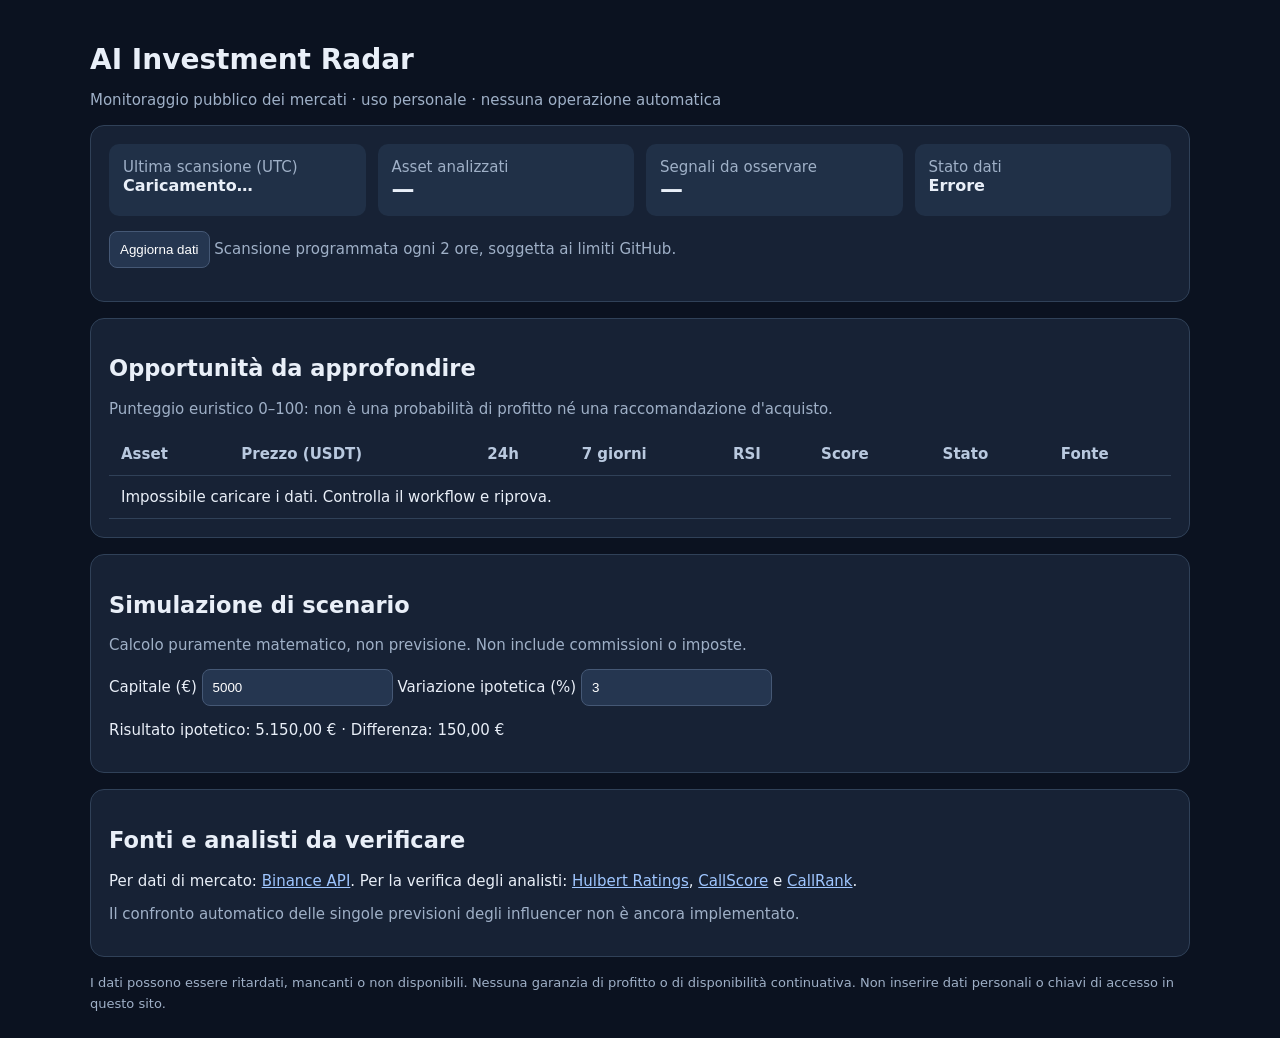
==== index.html @ 81d38b14 "Add index.html for free market radar" ====
<!doctype html><html lang="it"><head><meta charset="utf-8"><meta name="viewport" content="width=device-width,initial-scale=1"><meta name="theme-color" content="#101827"><title>AI Investment Radar</title><style>body{margin:0;background:#0b1220;color:#e9eff8;font:15px system-ui,-apple-system,sans-serif}main{max-width:1100px;margin:auto;padding:24px}h1{font-size:28px;margin-bottom:5px}.muted{color:#9fb0c7}.panel{background:#172235;border:1px solid #304158;border-radius:14px;padding:18px;margin:16px 0}button,input,select{background:#253650;border:1px solid #455875;border-radius:8px;color:white;padding:10px}button{cursor:pointer}.grid{display:grid;grid-template-columns:repeat(auto-fit,minmax(170px,1fr));gap:12px}.metric{background:#203047;padding:14px;border-radius:10px}.value{font-size:23px;font-weight:700}.tablewrap{overflow:auto}table{border-collapse:collapse;width:100%}td,th{text-align:left;padding:12px;border-bottom:1px solid #304158;white-space:nowrap}th{color:#b9c9df}a{color:#9fc6ff}.good{color:#7be0b2}.bad{color:#ff9a9a}.warning{color:#ffd18a}footer{font-size:13px;line-height:1.6}</style></head><body><main><header><h1>AI Investment Radar</h1><p class="muted">Monitoraggio pubblico dei mercati · uso personale · nessuna operazione automatica</p></header><section class="panel"><div class="grid"><div class="metric"><div class="muted">Ultima scansione (UTC)</div><div id="updated" class="value" style="font-size:16px">Caricamento…</div></div><div class="metric"><div class="muted">Asset analizzati</div><div class="value" id="count">—</div></div><div class="metric"><div class="muted">Segnali da osservare</div><div class="value" id="observed">—</div></div><div class="metric"><div class="muted">Stato dati</div><div id="status" class="value" style="font-size:16px">—</div></div></div><p><button id="refresh">Aggiorna dati</button> <span class="muted">Scansione programmata ogni 2 ore, soggetta ai limiti GitHub.</span></p></section><section class="panel"><h2>Opportunità da approfondire</h2><p class="muted">Punteggio euristico 0–100: non è una probabilità di profitto né una raccomandazione d'acquisto.</p><div class="tablewrap"><table><thead><tr><th>Asset</th><th>Prezzo (USDT)</th><th>24h</th><th>7 giorni</th><th>RSI</th><th>Score</th><th>Stato</th><th>Fonte</th></tr></thead><tbody id="rows"><tr><td colspan="8">In attesa della prima scansione</td></tr></tbody></table></div></section><section class="panel"><h2>Simulazione di scenario</h2><p class="muted">Calcolo puramente matematico, non previsione. Non include commissioni o imposte.</p><label>Capitale (€) <input id="capital" type="number" min="0" value="5000"></label> <label>Variazione ipotetica (%) <input id="pct" type="number" step="0.1" value="3"></label><p id="simulation"></p></section><section class="panel"><h2>Fonti e analisti da verificare</h2><p>Per dati di mercato: <a href="https://developers.binance.com/docs/binance-spot-api-docs/rest-api/market-data-endpoints" target="_blank" rel="noopener">Binance API</a>. Per la verifica degli analisti: <a href="https://hulbertratings.com/" target="_blank" rel="noopener">Hulbert Ratings</a>, <a href="https://call-score.com/" target="_blank" rel="noopener">CallScore</a> e <a href="https://callrank.ai/" target="_blank" rel="noopener">CallRank</a>.</p><p class="muted">Il confronto automatico delle singole previsioni degli influencer non è ancora implementato.</p></section><footer class="muted">I dati possono essere ritardati, mancanti o non disponibili. Nessuna garanzia di profitto o di disponibilità continuativa. Non inserire dati personali o chiavi di accesso in questo sito.</footer></main><script>const $=id=>document.getElementById(id);function calc(){let c=Number($('capital').value),p=Number($('pct').value);$('simulation').textContent=Number.isFinite(c)&&Number.isFinite(p)?'Risultato ipotetico: '+(c*(1+p/100)).toLocaleString('it-IT',{style:'currency',currency:'EUR'})+' · Differenza: '+(c*p/100).toLocaleString('it-IT',{style:'currency',currency:'EUR'}):'Inserisci valori validi'}$('capital').oninput=calc;$('pct').oninput=calc;calc();async function load(){try{const r=await fetch('./data/latest.json?t='+Date.now(),{cache:'no-store'});if(!r.ok)throw Error('HTTP '+r.status);const d=await r.json(),s=d.signals||[];$('updated').textContent=d.generated_at_utc?new Date(d.generated_at_utc).toLocaleString('it-IT',{timeZone:'UTC'})+' UTC':'Non disponibile';$('count').textContent=s.length;$('observed').textContent=s.filter(x=>x.score>=65).length;const age=d.generated_at_utc?(Date.now()-Date.parse(d.generated_at_utc))/3600000:Infinity;$('status').textContent=!s.length?'In attesa':age>5?'Dati datati':'Disponibili';$('status').className=age>5?'warning':'good';$('rows').replaceChildren();if(!s.length){$('rows').innerHTML='<tr><td colspan="8">Nessun dato ancora disponibile: eseguire il workflow GitHub Actions.</td></tr>';return}for(const x of s){const tr=document.createElement('tr');for(const val of [x.symbol,x.price,Number(x.change24h_pct).toFixed(2)+'%',Number(x.change7d_pct).toFixed(2)+'%',x.rsi14,x.score+'/100',x.status]){const td=document.createElement('td');td.textContent=val;tr.append(td)}const td=document.createElement('td'),a=document.createElement('a');a.href='https://www.binance.com/en/trade/'+encodeURIComponent(x.symbol.replace('USDT',''))+'_USDT';a.target='_blank';a.rel='noopener';a.textContent='Mercato';td.append(a);tr.append(td);$('rows').append(tr)}}catch(e){$('status').textContent='Errore';$('rows').innerHTML='<tr><td colspan="8">Impossibile caricare i dati. Controlla il workflow e riprova.</td></tr>'}}$('refresh').onclick=load;load();</script></body></html>
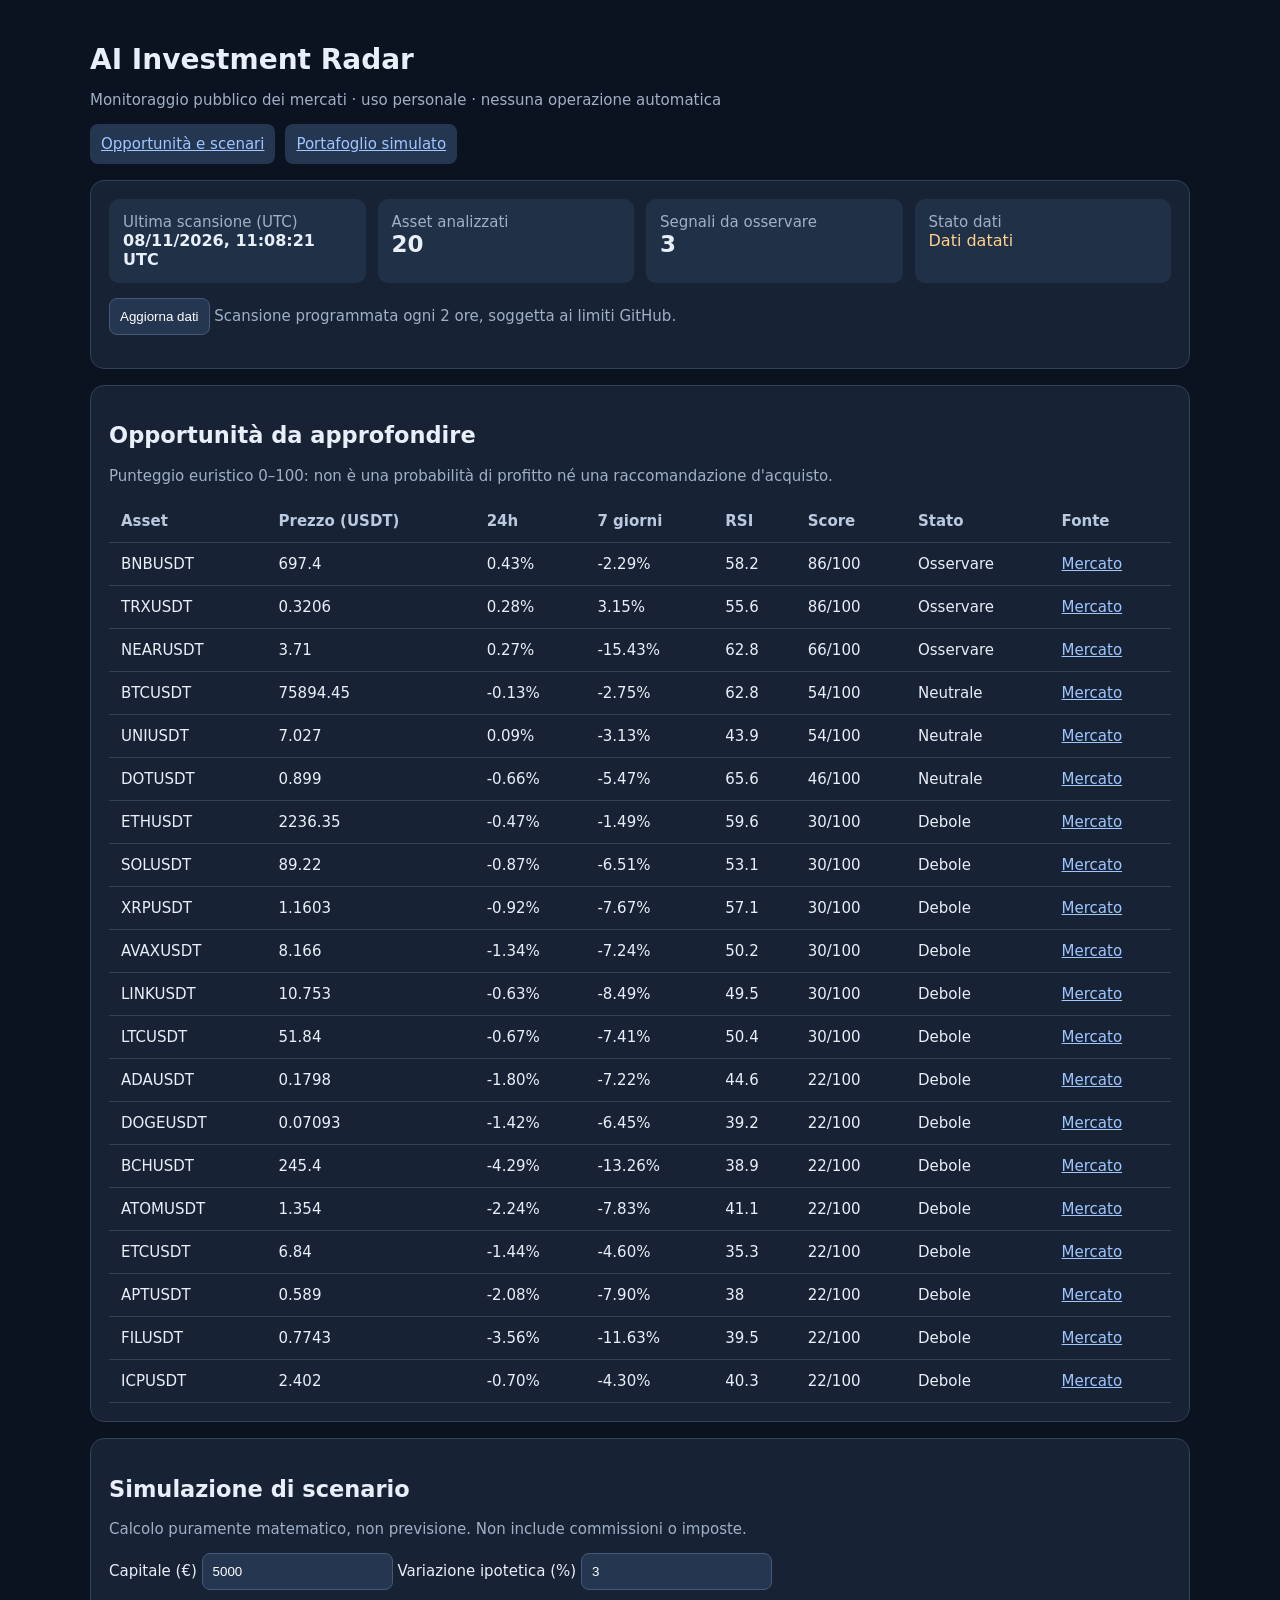
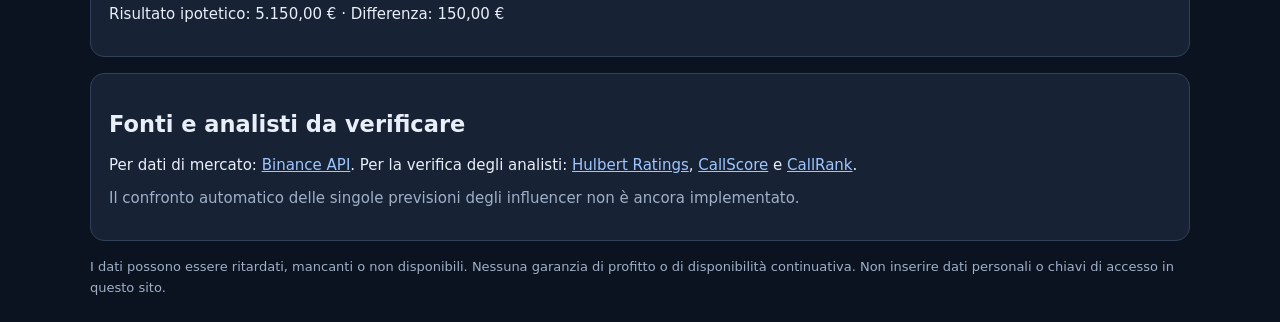
==== commit a2907a85: "Link opportunity and paper-trading pages from dashboard" ====
--- a/index.html
+++ b/index.html
@@ -1 +1 @@
-<!doctype html><html lang="it"><head><meta charset="utf-8"><meta name="viewport" content="width=device-width,initial-scale=1"><meta name="theme-color" content="#101827"><title>AI Investment Radar</title><style>body{margin:0;background:#0b1220;color:#e9eff8;font:15px system-ui,-apple-system,sans-serif}main{max-width:1100px;margin:auto;padding:24px}h1{font-size:28px;margin-bottom:5px}.muted{color:#9fb0c7}.panel{background:#172235;border:1px solid #304158;border-radius:14px;padding:18px;margin:16px 0}button,input,select{background:#253650;border:1px solid #455875;border-radius:8px;color:white;padding:10px}button{cursor:pointer}.grid{display:grid;grid-template-columns:repeat(auto-fit,minmax(170px,1fr));gap:12px}.metric{background:#203047;padding:14px;border-radius:10px}.value{font-size:23px;font-weight:700}.tablewrap{overflow:auto}table{border-collapse:collapse;width:100%}td,th{text-align:left;padding:12px;border-bottom:1px solid #304158;white-space:nowrap}th{color:#b9c9df}a{color:#9fc6ff}.good{color:#7be0b2}.bad{color:#ff9a9a}.warning{color:#ffd18a}footer{font-size:13px;line-height:1.6}</style></head><body><main><header><h1>AI Investment Radar</h1><p class="muted">Monitoraggio pubblico dei mercati · uso personale · nessuna operazione automatica</p></header><section class="panel"><div class="grid"><div class="metric"><div class="muted">Ultima scansione (UTC)</div><div id="updated" class="value" style="font-size:16px">Caricamento…</div></div><div class="metric"><div class="muted">Asset analizzati</div><div class="value" id="count">—</div></div><div class="metric"><div class="muted">Segnali da osservare</div><div class="value" id="observed">—</div></div><div class="metric"><div class="muted">Stato dati</div><div id="status" class="value" style="font-size:16px">—</div></div></div><p><button id="refresh">Aggiorna dati</button> <span class="muted">Scansione programmata ogni 2 ore, soggetta ai limiti GitHub.</span></p></section><section class="panel"><h2>Opportunità da approfondire</h2><p class="muted">Punteggio euristico 0–100: non è una probabilità di profitto né una raccomandazione d'acquisto.</p><div class="tablewrap"><table><thead><tr><th>Asset</th><th>Prezzo (USDT)</th><th>24h</th><th>7 giorni</th><th>RSI</th><th>Score</th><th>Stato</th><th>Fonte</th></tr></thead><tbody id="rows"><tr><td colspan="8">In attesa della prima scansione</td></tr></tbody></table></div></section><section class="panel"><h2>Simulazione di scenario</h2><p class="muted">Calcolo puramente matematico, non previsione. Non include commissioni o imposte.</p><label>Capitale (€) <input id="capital" type="number" min="0" value="5000"></label> <label>Variazione ipotetica (%) <input id="pct" type="number" step="0.1" value="3"></label><p id="simulation"></p></section><section class="panel"><h2>Fonti e analisti da verificare</h2><p>Per dati di mercato: <a href="https://developers.binance.com/docs/binance-spot-api-docs/rest-api/market-data-endpoints" target="_blank" rel="noopener">Binance API</a>. Per la verifica degli analisti: <a href="https://hulbertratings.com/" target="_blank" rel="noopener">Hulbert Ratings</a>, <a href="https://call-score.com/" target="_blank" rel="noopener">CallScore</a> e <a href="https://callrank.ai/" target="_blank" rel="noopener">CallRank</a>.</p><p class="muted">Il confronto automatico delle singole previsioni degli influencer non è ancora implementato.</p></section><footer class="muted">I dati possono essere ritardati, mancanti o non disponibili. Nessuna garanzia di profitto o di disponibilità continuativa. Non inserire dati personali o chiavi di accesso in questo sito.</footer></main><script>const $=id=>document.getElementById(id);function calc(){let c=Number($('capital').value),p=Number($('pct').value);$('simulation').textContent=Number.isFinite(c)&&Number.isFinite(p)?'Risultato ipotetico: '+(c*(1+p/100)).toLocaleString('it-IT',{style:'currency',currency:'EUR'})+' · Differenza: '+(c*p/100).toLocaleString('it-IT',{style:'currency',currency:'EUR'}):'Inserisci valori validi'}$('capital').oninput=calc;$('pct').oninput=calc;calc();async function load(){try{const r=await fetch('./data/latest.json?t='+Date.now(),{cache:'no-store'});if(!r.ok)throw Error('HTTP '+r.status);const d=await r.json(),s=d.signals||[];$('updated').textContent=d.generated_at_utc?new Date(d.generated_at_utc).toLocaleString('it-IT',{timeZone:'UTC'})+' UTC':'Non disponibile';$('count').textContent=s.length;$('observed').textContent=s.filter(x=>x.score>=65).length;const age=d.generated_at_utc?(Date.now()-Date.parse(d.generated_at_utc))/3600000:Infinity;$('status').textContent=!s.length?'In attesa':age>5?'Dati datati':'Disponibili';$('status').className=age>5?'warning':'good';$('rows').replaceChildren();if(!s.length){$('rows').innerHTML='<tr><td colspan="8">Nessun dato ancora disponibile: eseguire il workflow GitHub Actions.</td></tr>';return}for(const x of s){const tr=document.createElement('tr');for(const val of [x.symbol,x.price,Number(x.change24h_pct).toFixed(2)+'%',Number(x.change7d_pct).toFixed(2)+'%',x.rsi14,x.score+'/100',x.status]){const td=document.createElement('td');td.textContent=val;tr.append(td)}const td=document.createElement('td'),a=document.createElement('a');a.href='https://www.binance.com/en/trade/'+encodeURIComponent(x.symbol.replace('USDT',''))+'_USDT';a.target='_blank';a.rel='noopener';a.textContent='Mercato';td.append(a);tr.append(td);$('rows').append(tr)}}catch(e){$('status').textContent='Errore';$('rows').innerHTML='<tr><td colspan="8">Impossibile caricare i dati. Controlla il workflow e riprova.</td></tr>'}}$('refresh').onclick=load;load();</script></body></html>+<!doctype html><html lang="it"><head><meta charset="utf-8"><meta name="viewport" content="width=device-width,initial-scale=1"><meta name="theme-color" content="#101827"><title>AI Investment Radar</title><style>body{margin:0;background:#0b1220;color:#e9eff8;font:15px system-ui,-apple-system,sans-serif}main{max-width:1100px;margin:auto;padding:24px}h1{font-size:28px;margin-bottom:5px}.muted{color:#9fb0c7}.panel{background:#172235;border:1px solid #304158;border-radius:14px;padding:18px;margin:16px 0}button,input,select{background:#253650;border:1px solid #455875;border-radius:8px;color:white;padding:10px}button{cursor:pointer}.grid{display:grid;grid-template-columns:repeat(auto-fit,minmax(170px,1fr));gap:12px}.metric{background:#203047;padding:14px;border-radius:10px}.value{font-size:23px;font-weight:700}.tablewrap{overflow:auto}table{border-collapse:collapse;width:100%}td,th{text-align:left;padding:12px;border-bottom:1px solid #304158;white-space:nowrap}th{color:#b9c9df}a{color:#9fc6ff}.good{color:#7be0b2}.bad{color:#ff9a9a}.warning{color:#ffd18a}footer{font-size:13px;line-height:1.6}</style></head><body><main><header><h1>AI Investment Radar</h1><p class="muted">Monitoraggio pubblico dei mercati · uso personale · nessuna operazione automatica</p></header><nav style="display:flex;gap:10px;flex-wrap:wrap;margin:15px 0"><a style="padding:11px;background:#253650;border-radius:8px" href="./opportunities.html">Opportunità e scenari</a><a style="padding:11px;background:#253650;border-radius:8px" href="./simulator.html">Portafoglio simulato</a></nav><section class="panel"><div class="grid"><div class="metric"><div class="muted">Ultima scansione (UTC)</div><div id="updated" class="value" style="font-size:16px">Caricamento…</div></div><div class="metric"><div class="muted">Asset analizzati</div><div class="value" id="count">—</div></div><div class="metric"><div class="muted">Segnali da osservare</div><div class="value" id="observed">—</div></div><div class="metric"><div class="muted">Stato dati</div><div id="status" class="value" style="font-size:16px">—</div></div></div><p><button id="refresh">Aggiorna dati</button> <span class="muted">Scansione programmata ogni 2 ore, soggetta ai limiti GitHub.</span></p></section><section class="panel"><h2>Opportunità da approfondire</h2><p class="muted">Punteggio euristico 0–100: non è una probabilità di profitto né una raccomandazione d'acquisto.</p><div class="tablewrap"><table><thead><tr><th>Asset</th><th>Prezzo (USDT)</th><th>24h</th><th>7 giorni</th><th>RSI</th><th>Score</th><th>Stato</th><th>Fonte</th></tr></thead><tbody id="rows"><tr><td colspan="8">In attesa della prima scansione</td></tr></tbody></table></div></section><section class="panel"><h2>Simulazione di scenario</h2><p class="muted">Calcolo puramente matematico, non previsione. Non include commissioni o imposte.</p><label>Capitale (€) <input id="capital" type="number" min="0" value="5000"></label> <label>Variazione ipotetica (%) <input id="pct" type="number" step="0.1" value="3"></label><p id="simulation"></p></section><section class="panel"><h2>Fonti e analisti da verificare</h2><p>Per dati di mercato: <a href="https://developers.binance.com/docs/binance-spot-api-docs/rest-api/market-data-endpoints" target="_blank" rel="noopener">Binance API</a>. Per la verifica degli analisti: <a href="https://hulbertratings.com/" target="_blank" rel="noopener">Hulbert Ratings</a>, <a href="https://call-score.com/" target="_blank" rel="noopener">CallScore</a> e <a href="https://callrank.ai/" target="_blank" rel="noopener">CallRank</a>.</p><p class="muted">Il confronto automatico delle singole previsioni degli influencer non è ancora implementato.</p></section><footer class="muted">I dati possono essere ritardati, mancanti o non disponibili. Nessuna garanzia di profitto o di disponibilità continuativa. Non inserire dati personali o chiavi di accesso in questo sito.</footer></main><script>const $=id=>document.getElementById(id);function calc(){let c=Number($('capital').value),p=Number($('pct').value);$('simulation').textContent=Number.isFinite(c)&&Number.isFinite(p)?'Risultato ipotetico: '+(c*(1+p/100)).toLocaleString('it-IT',{style:'currency',currency:'EUR'})+' · Differenza: '+(c*p/100).toLocaleString('it-IT',{style:'currency',currency:'EUR'}):'Inserisci valori validi'}$('capital').oninput=calc;$('pct').oninput=calc;calc();async function load(){try{const r=await fetch('./data/latest.json?t='+Date.now(),{cache:'no-store'});if(!r.ok)throw Error('HTTP '+r.status);const d=await r.json(),s=d.signals||[];$('updated').textContent=d.generated_at_utc?new Date(d.generated_at_utc).toLocaleString('it-IT',{timeZone:'UTC'})+' UTC':'Non disponibile';$('count').textContent=s.length;$('observed').textContent=s.filter(x=>x.score>=65).length;const age=d.generated_at_utc?(Date.now()-Date.parse(d.generated_at_utc))/3600000:Infinity;$('status').textContent=!s.length?'In attesa':age>5?'Dati datati':'Disponibili';$('status').className=age>5?'warning':'good';$('rows').replaceChildren();if(!s.length){$('rows').innerHTML='<tr><td colspan="8">Nessun dato ancora disponibile: eseguire il workflow GitHub Actions.</td></tr>';return}for(const x of s){const tr=document.createElement('tr');for(const val of [x.symbol,x.price,Number(x.change24h_pct).toFixed(2)+'%',Number(x.change7d_pct).toFixed(2)+'%',x.rsi14,x.score+'/100',x.status]){const td=document.createElement('td');td.textContent=val;tr.append(td)}const td=document.createElement('td'),a=document.createElement('a');a.href='https://www.binance.com/en/trade/'+encodeURIComponent(x.symbol.replace('USDT',''))+'_USDT';a.target='_blank';a.rel='noopener';a.textContent='Mercato';td.append(a);tr.append(td);$('rows').append(tr)}}catch(e){$('status').textContent='Errore';$('rows').innerHTML='<tr><td colspan="8">Impossibile caricare i dati. Controlla il workflow e riprova.</td></tr>'}}$('refresh').onclick=load;load();</script></body></html>
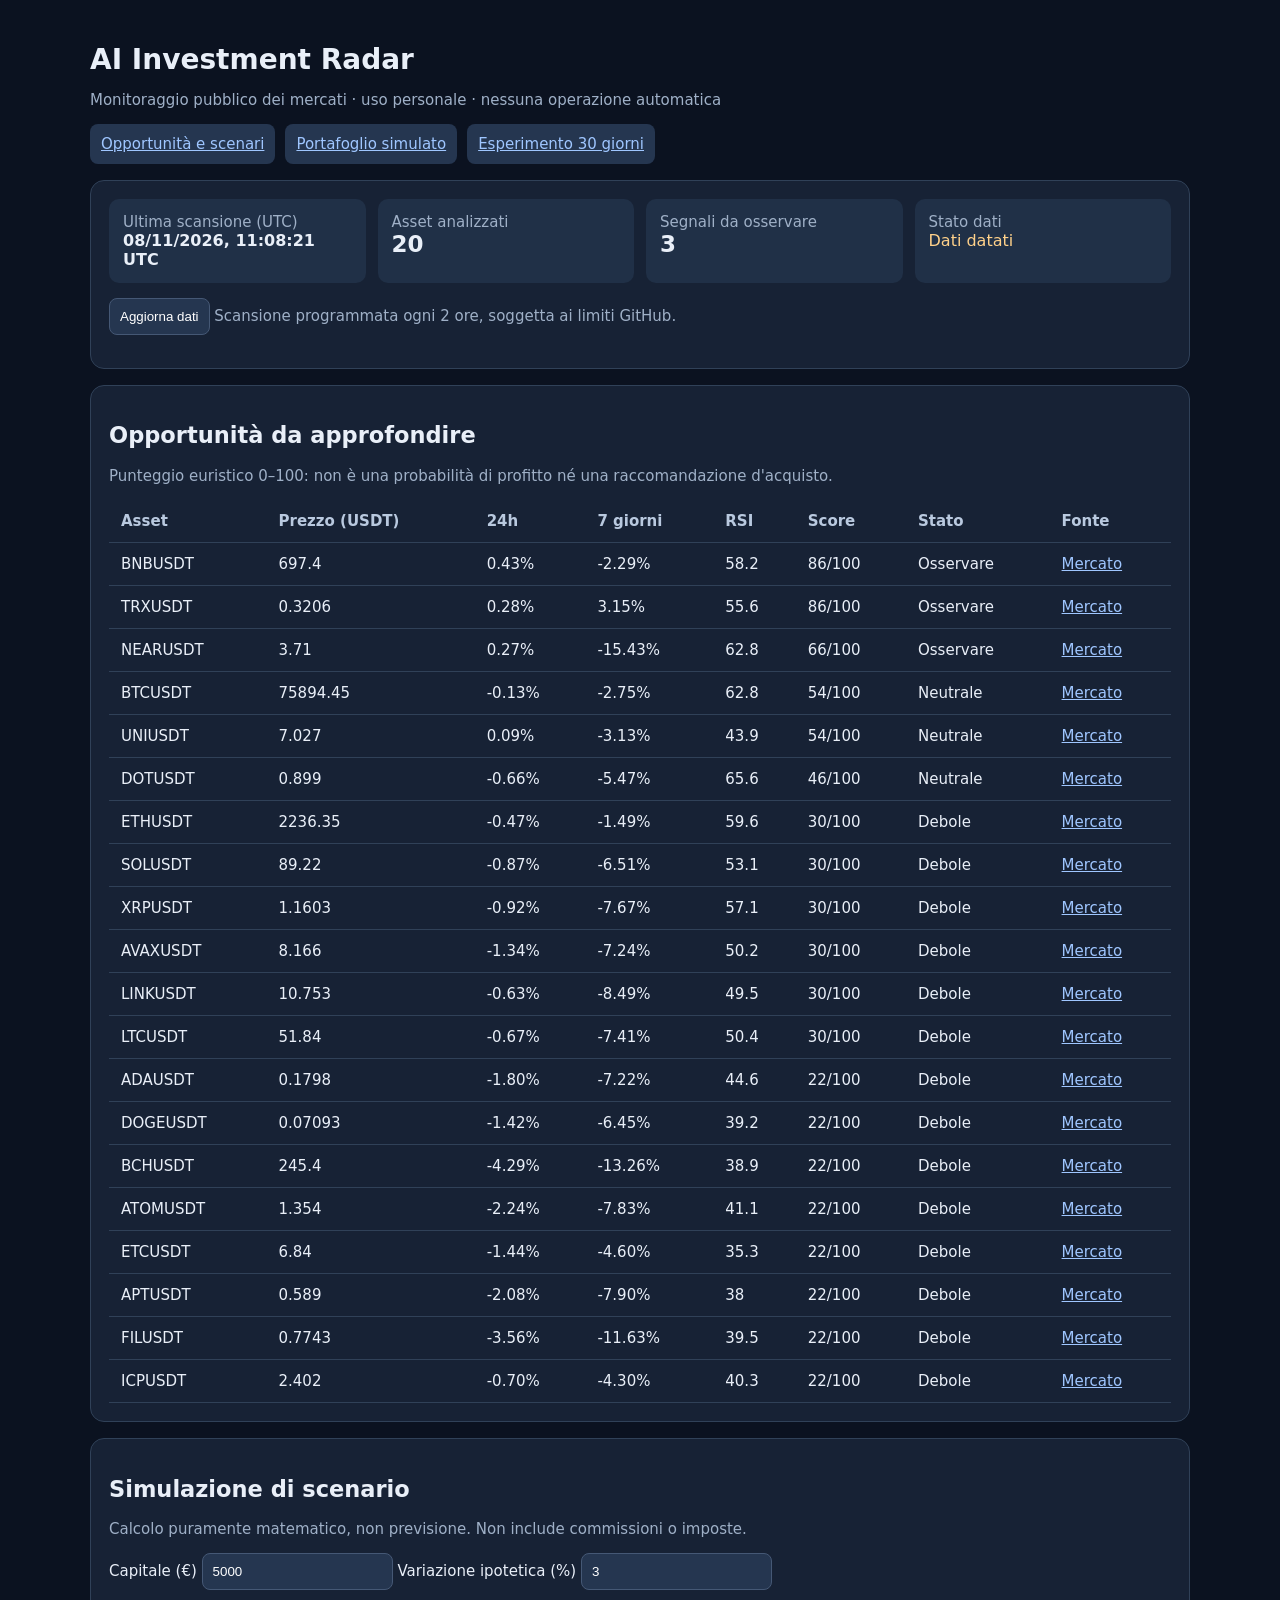
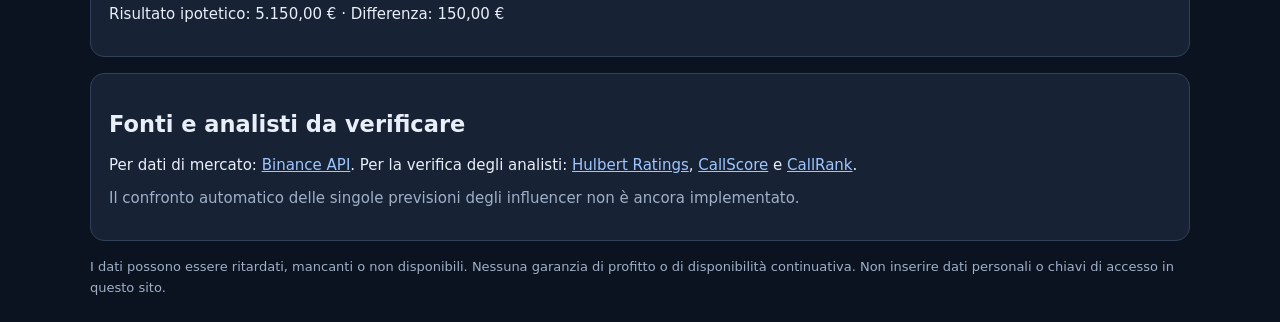
==== commit 5b38067c: "Link automated experiment from dashboard" ====
--- a/index.html
+++ b/index.html
@@ -1 +1 @@
-<!doctype html><html lang="it"><head><meta charset="utf-8"><meta name="viewport" content="width=device-width,initial-scale=1"><meta name="theme-color" content="#101827"><title>AI Investment Radar</title><style>body{margin:0;background:#0b1220;color:#e9eff8;font:15px system-ui,-apple-system,sans-serif}main{max-width:1100px;margin:auto;padding:24px}h1{font-size:28px;margin-bottom:5px}.muted{color:#9fb0c7}.panel{background:#172235;border:1px solid #304158;border-radius:14px;padding:18px;margin:16px 0}button,input,select{background:#253650;border:1px solid #455875;border-radius:8px;color:white;padding:10px}button{cursor:pointer}.grid{display:grid;grid-template-columns:repeat(auto-fit,minmax(170px,1fr));gap:12px}.metric{background:#203047;padding:14px;border-radius:10px}.value{font-size:23px;font-weight:700}.tablewrap{overflow:auto}table{border-collapse:collapse;width:100%}td,th{text-align:left;padding:12px;border-bottom:1px solid #304158;white-space:nowrap}th{color:#b9c9df}a{color:#9fc6ff}.good{color:#7be0b2}.bad{color:#ff9a9a}.warning{color:#ffd18a}footer{font-size:13px;line-height:1.6}</style></head><body><main><header><h1>AI Investment Radar</h1><p class="muted">Monitoraggio pubblico dei mercati · uso personale · nessuna operazione automatica</p></header><nav style="display:flex;gap:10px;flex-wrap:wrap;margin:15px 0"><a style="padding:11px;background:#253650;border-radius:8px" href="./opportunities.html">Opportunità e scenari</a><a style="padding:11px;background:#253650;border-radius:8px" href="./simulator.html">Portafoglio simulato</a></nav><section class="panel"><div class="grid"><div class="metric"><div class="muted">Ultima scansione (UTC)</div><div id="updated" class="value" style="font-size:16px">Caricamento…</div></div><div class="metric"><div class="muted">Asset analizzati</div><div class="value" id="count">—</div></div><div class="metric"><div class="muted">Segnali da osservare</div><div class="value" id="observed">—</div></div><div class="metric"><div class="muted">Stato dati</div><div id="status" class="value" style="font-size:16px">—</div></div></div><p><button id="refresh">Aggiorna dati</button> <span class="muted">Scansione programmata ogni 2 ore, soggetta ai limiti GitHub.</span></p></section><section class="panel"><h2>Opportunità da approfondire</h2><p class="muted">Punteggio euristico 0–100: non è una probabilità di profitto né una raccomandazione d'acquisto.</p><div class="tablewrap"><table><thead><tr><th>Asset</th><th>Prezzo (USDT)</th><th>24h</th><th>7 giorni</th><th>RSI</th><th>Score</th><th>Stato</th><th>Fonte</th></tr></thead><tbody id="rows"><tr><td colspan="8">In attesa della prima scansione</td></tr></tbody></table></div></section><section class="panel"><h2>Simulazione di scenario</h2><p class="muted">Calcolo puramente matematico, non previsione. Non include commissioni o imposte.</p><label>Capitale (€) <input id="capital" type="number" min="0" value="5000"></label> <label>Variazione ipotetica (%) <input id="pct" type="number" step="0.1" value="3"></label><p id="simulation"></p></section><section class="panel"><h2>Fonti e analisti da verificare</h2><p>Per dati di mercato: <a href="https://developers.binance.com/docs/binance-spot-api-docs/rest-api/market-data-endpoints" target="_blank" rel="noopener">Binance API</a>. Per la verifica degli analisti: <a href="https://hulbertratings.com/" target="_blank" rel="noopener">Hulbert Ratings</a>, <a href="https://call-score.com/" target="_blank" rel="noopener">CallScore</a> e <a href="https://callrank.ai/" target="_blank" rel="noopener">CallRank</a>.</p><p class="muted">Il confronto automatico delle singole previsioni degli influencer non è ancora implementato.</p></section><footer class="muted">I dati possono essere ritardati, mancanti o non disponibili. Nessuna garanzia di profitto o di disponibilità continuativa. Non inserire dati personali o chiavi di accesso in questo sito.</footer></main><script>const $=id=>document.getElementById(id);function calc(){let c=Number($('capital').value),p=Number($('pct').value);$('simulation').textContent=Number.isFinite(c)&&Number.isFinite(p)?'Risultato ipotetico: '+(c*(1+p/100)).toLocaleString('it-IT',{style:'currency',currency:'EUR'})+' · Differenza: '+(c*p/100).toLocaleString('it-IT',{style:'currency',currency:'EUR'}):'Inserisci valori validi'}$('capital').oninput=calc;$('pct').oninput=calc;calc();async function load(){try{const r=await fetch('./data/latest.json?t='+Date.now(),{cache:'no-store'});if(!r.ok)throw Error('HTTP '+r.status);const d=await r.json(),s=d.signals||[];$('updated').textContent=d.generated_at_utc?new Date(d.generated_at_utc).toLocaleString('it-IT',{timeZone:'UTC'})+' UTC':'Non disponibile';$('count').textContent=s.length;$('observed').textContent=s.filter(x=>x.score>=65).length;const age=d.generated_at_utc?(Date.now()-Date.parse(d.generated_at_utc))/3600000:Infinity;$('status').textContent=!s.length?'In attesa':age>5?'Dati datati':'Disponibili';$('status').className=age>5?'warning':'good';$('rows').replaceChildren();if(!s.length){$('rows').innerHTML='<tr><td colspan="8">Nessun dato ancora disponibile: eseguire il workflow GitHub Actions.</td></tr>';return}for(const x of s){const tr=document.createElement('tr');for(const val of [x.symbol,x.price,Number(x.change24h_pct).toFixed(2)+'%',Number(x.change7d_pct).toFixed(2)+'%',x.rsi14,x.score+'/100',x.status]){const td=document.createElement('td');td.textContent=val;tr.append(td)}const td=document.createElement('td'),a=document.createElement('a');a.href='https://www.binance.com/en/trade/'+encodeURIComponent(x.symbol.replace('USDT',''))+'_USDT';a.target='_blank';a.rel='noopener';a.textContent='Mercato';td.append(a);tr.append(td);$('rows').append(tr)}}catch(e){$('status').textContent='Errore';$('rows').innerHTML='<tr><td colspan="8">Impossibile caricare i dati. Controlla il workflow e riprova.</td></tr>'}}$('refresh').onclick=load;load();</script></body></html>+<!doctype html><html lang="it"><head><meta charset="utf-8"><meta name="viewport" content="width=device-width,initial-scale=1"><meta name="theme-color" content="#101827"><title>AI Investment Radar</title><style>body{margin:0;background:#0b1220;color:#e9eff8;font:15px system-ui,-apple-system,sans-serif}main{max-width:1100px;margin:auto;padding:24px}h1{font-size:28px;margin-bottom:5px}.muted{color:#9fb0c7}.panel{background:#172235;border:1px solid #304158;border-radius:14px;padding:18px;margin:16px 0}button,input,select{background:#253650;border:1px solid #455875;border-radius:8px;color:white;padding:10px}button{cursor:pointer}.grid{display:grid;grid-template-columns:repeat(auto-fit,minmax(170px,1fr));gap:12px}.metric{background:#203047;padding:14px;border-radius:10px}.value{font-size:23px;font-weight:700}.tablewrap{overflow:auto}table{border-collapse:collapse;width:100%}td,th{text-align:left;padding:12px;border-bottom:1px solid #304158;white-space:nowrap}th{color:#b9c9df}a{color:#9fc6ff}.good{color:#7be0b2}.bad{color:#ff9a9a}.warning{color:#ffd18a}footer{font-size:13px;line-height:1.6}</style></head><body><main><header><h1>AI Investment Radar</h1><p class="muted">Monitoraggio pubblico dei mercati · uso personale · nessuna operazione automatica</p></header><nav style="display:flex;gap:10px;flex-wrap:wrap;margin:15px 0"><a style="padding:11px;background:#253650;border-radius:8px" href="./opportunities.html">Opportunità e scenari</a><a style="padding:11px;background:#253650;border-radius:8px" href="./simulator.html">Portafoglio simulato</a><a style="padding:11px;background:#253650;border-radius:8px" href="./experiment.html">Esperimento 30 giorni</a></nav><section class="panel"><div class="grid"><div class="metric"><div class="muted">Ultima scansione (UTC)</div><div id="updated" class="value" style="font-size:16px">Caricamento…</div></div><div class="metric"><div class="muted">Asset analizzati</div><div class="value" id="count">—</div></div><div class="metric"><div class="muted">Segnali da osservare</div><div class="value" id="observed">—</div></div><div class="metric"><div class="muted">Stato dati</div><div id="status" class="value" style="font-size:16px">—</div></div></div><p><button id="refresh">Aggiorna dati</button> <span class="muted">Scansione programmata ogni 2 ore, soggetta ai limiti GitHub.</span></p></section><section class="panel"><h2>Opportunità da approfondire</h2><p class="muted">Punteggio euristico 0–100: non è una probabilità di profitto né una raccomandazione d'acquisto.</p><div class="tablewrap"><table><thead><tr><th>Asset</th><th>Prezzo (USDT)</th><th>24h</th><th>7 giorni</th><th>RSI</th><th>Score</th><th>Stato</th><th>Fonte</th></tr></thead><tbody id="rows"><tr><td colspan="8">In attesa della prima scansione</td></tr></tbody></table></div></section><section class="panel"><h2>Simulazione di scenario</h2><p class="muted">Calcolo puramente matematico, non previsione. Non include commissioni o imposte.</p><label>Capitale (€) <input id="capital" type="number" min="0" value="5000"></label> <label>Variazione ipotetica (%) <input id="pct" type="number" step="0.1" value="3"></label><p id="simulation"></p></section><section class="panel"><h2>Fonti e analisti da verificare</h2><p>Per dati di mercato: <a href="https://developers.binance.com/docs/binance-spot-api-docs/rest-api/market-data-endpoints" target="_blank" rel="noopener">Binance API</a>. Per la verifica degli analisti: <a href="https://hulbertratings.com/" target="_blank" rel="noopener">Hulbert Ratings</a>, <a href="https://call-score.com/" target="_blank" rel="noopener">CallScore</a> e <a href="https://callrank.ai/" target="_blank" rel="noopener">CallRank</a>.</p><p class="muted">Il confronto automatico delle singole previsioni degli influencer non è ancora implementato.</p></section><footer class="muted">I dati possono essere ritardati, mancanti o non disponibili. Nessuna garanzia di profitto o di disponibilità continuativa. Non inserire dati personali o chiavi di accesso in questo sito.</footer></main><script>const $=id=>document.getElementById(id);function calc(){let c=Number($('capital').value),p=Number($('pct').value);$('simulation').textContent=Number.isFinite(c)&&Number.isFinite(p)?'Risultato ipotetico: '+(c*(1+p/100)).toLocaleString('it-IT',{style:'currency',currency:'EUR'})+' · Differenza: '+(c*p/100).toLocaleString('it-IT',{style:'currency',currency:'EUR'}):'Inserisci valori validi'}$('capital').oninput=calc;$('pct').oninput=calc;calc();async function load(){try{const r=await fetch('./data/latest.json?t='+Date.now(),{cache:'no-store'});if(!r.ok)throw Error('HTTP '+r.status);const d=await r.json(),s=d.signals||[];$('updated').textContent=d.generated_at_utc?new Date(d.generated_at_utc).toLocaleString('it-IT',{timeZone:'UTC'})+' UTC':'Non disponibile';$('count').textContent=s.length;$('observed').textContent=s.filter(x=>x.score>=65).length;const age=d.generated_at_utc?(Date.now()-Date.parse(d.generated_at_utc))/3600000:Infinity;$('status').textContent=!s.length?'In attesa':age>5?'Dati datati':'Disponibili';$('status').className=age>5?'warning':'good';$('rows').replaceChildren();if(!s.length){$('rows').innerHTML='<tr><td colspan="8">Nessun dato ancora disponibile: eseguire il workflow GitHub Actions.</td></tr>';return}for(const x of s){const tr=document.createElement('tr');for(const val of [x.symbol,x.price,Number(x.change24h_pct).toFixed(2)+'%',Number(x.change7d_pct).toFixed(2)+'%',x.rsi14,x.score+'/100',x.status]){const td=document.createElement('td');td.textContent=val;tr.append(td)}const td=document.createElement('td'),a=document.createElement('a');a.href='https://www.binance.com/en/trade/'+encodeURIComponent(x.symbol.replace('USDT',''))+'_USDT';a.target='_blank';a.rel='noopener';a.textContent='Mercato';td.append(a);tr.append(td);$('rows').append(tr)}}catch(e){$('status').textContent='Errore';$('rows').innerHTML='<tr><td colspan="8">Impossibile caricare i dati. Controlla il workflow e riprova.</td></tr>'}}$('refresh').onclick=load;load();</script></body></html>
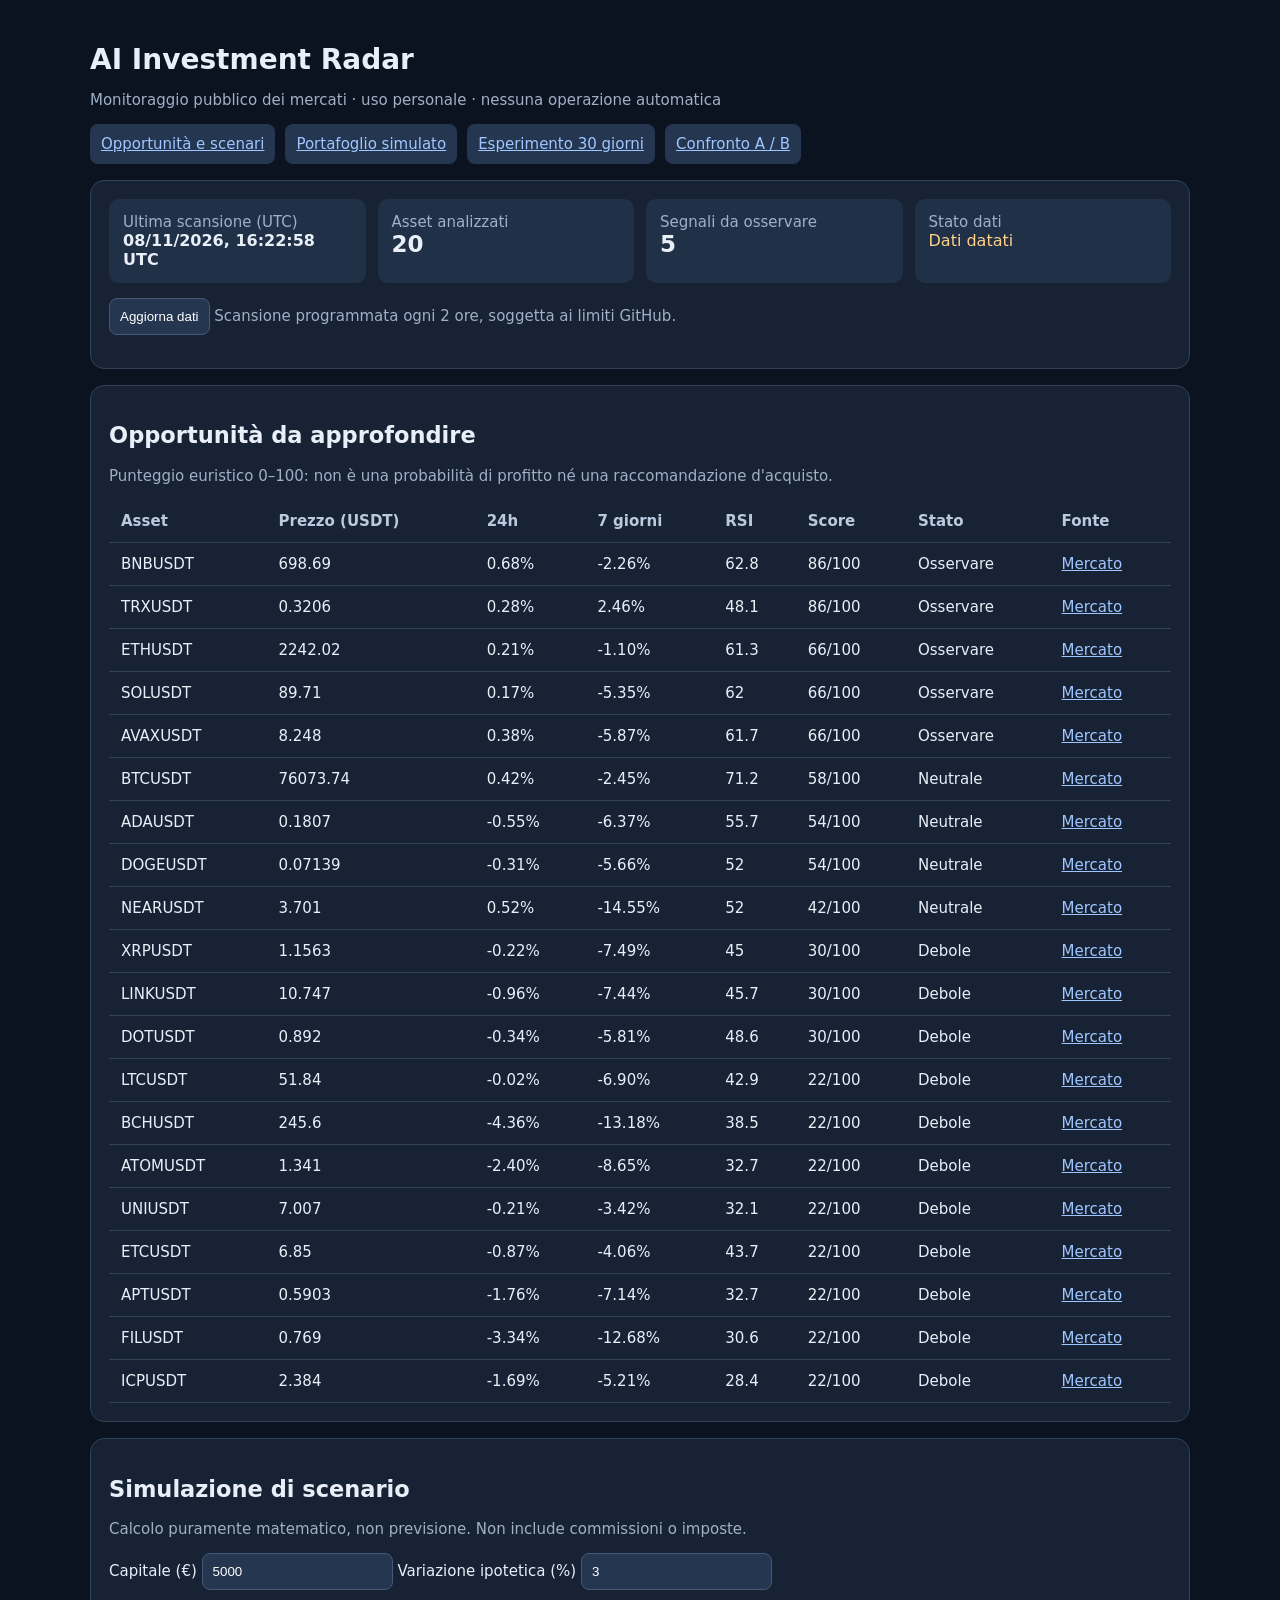
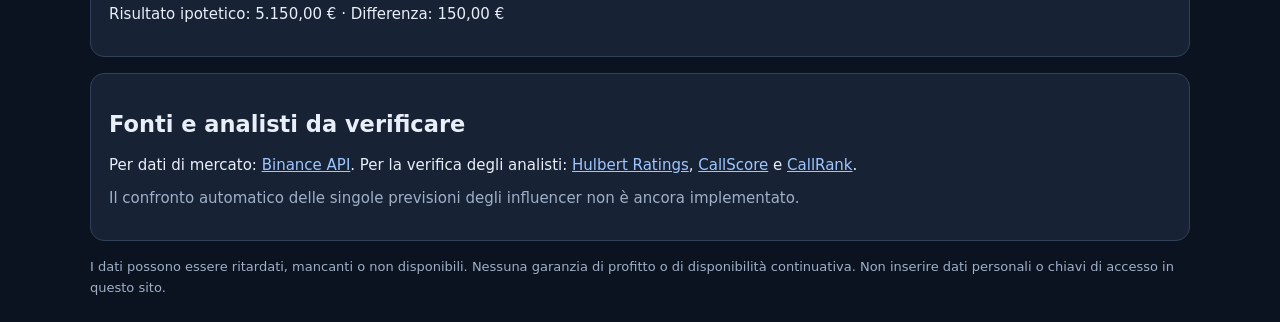
==== commit 9f57c273: "Link independent strategy comparison from home dashboard" ====
--- a/index.html
+++ b/index.html
@@ -1 +1 @@
-<!doctype html><html lang="it"><head><meta charset="utf-8"><meta name="viewport" content="width=device-width,initial-scale=1"><meta name="theme-color" content="#101827"><title>AI Investment Radar</title><style>body{margin:0;background:#0b1220;color:#e9eff8;font:15px system-ui,-apple-system,sans-serif}main{max-width:1100px;margin:auto;padding:24px}h1{font-size:28px;margin-bottom:5px}.muted{color:#9fb0c7}.panel{background:#172235;border:1px solid #304158;border-radius:14px;padding:18px;margin:16px 0}button,input,select{background:#253650;border:1px solid #455875;border-radius:8px;color:white;padding:10px}button{cursor:pointer}.grid{display:grid;grid-template-columns:repeat(auto-fit,minmax(170px,1fr));gap:12px}.metric{background:#203047;padding:14px;border-radius:10px}.value{font-size:23px;font-weight:700}.tablewrap{overflow:auto}table{border-collapse:collapse;width:100%}td,th{text-align:left;padding:12px;border-bottom:1px solid #304158;white-space:nowrap}th{color:#b9c9df}a{color:#9fc6ff}.good{color:#7be0b2}.bad{color:#ff9a9a}.warning{color:#ffd18a}footer{font-size:13px;line-height:1.6}</style></head><body><main><header><h1>AI Investment Radar</h1><p class="muted">Monitoraggio pubblico dei mercati · uso personale · nessuna operazione automatica</p></header><nav style="display:flex;gap:10px;flex-wrap:wrap;margin:15px 0"><a style="padding:11px;background:#253650;border-radius:8px" href="./opportunities.html">Opportunità e scenari</a><a style="padding:11px;background:#253650;border-radius:8px" href="./simulator.html">Portafoglio simulato</a><a style="padding:11px;background:#253650;border-radius:8px" href="./experiment.html">Esperimento 30 giorni</a></nav><section class="panel"><div class="grid"><div class="metric"><div class="muted">Ultima scansione (UTC)</div><div id="updated" class="value" style="font-size:16px">Caricamento…</div></div><div class="metric"><div class="muted">Asset analizzati</div><div class="value" id="count">—</div></div><div class="metric"><div class="muted">Segnali da osservare</div><div class="value" id="observed">—</div></div><div class="metric"><div class="muted">Stato dati</div><div id="status" class="value" style="font-size:16px">—</div></div></div><p><button id="refresh">Aggiorna dati</button> <span class="muted">Scansione programmata ogni 2 ore, soggetta ai limiti GitHub.</span></p></section><section class="panel"><h2>Opportunità da approfondire</h2><p class="muted">Punteggio euristico 0–100: non è una probabilità di profitto né una raccomandazione d'acquisto.</p><div class="tablewrap"><table><thead><tr><th>Asset</th><th>Prezzo (USDT)</th><th>24h</th><th>7 giorni</th><th>RSI</th><th>Score</th><th>Stato</th><th>Fonte</th></tr></thead><tbody id="rows"><tr><td colspan="8">In attesa della prima scansione</td></tr></tbody></table></div></section><section class="panel"><h2>Simulazione di scenario</h2><p class="muted">Calcolo puramente matematico, non previsione. Non include commissioni o imposte.</p><label>Capitale (€) <input id="capital" type="number" min="0" value="5000"></label> <label>Variazione ipotetica (%) <input id="pct" type="number" step="0.1" value="3"></label><p id="simulation"></p></section><section class="panel"><h2>Fonti e analisti da verificare</h2><p>Per dati di mercato: <a href="https://developers.binance.com/docs/binance-spot-api-docs/rest-api/market-data-endpoints" target="_blank" rel="noopener">Binance API</a>. Per la verifica degli analisti: <a href="https://hulbertratings.com/" target="_blank" rel="noopener">Hulbert Ratings</a>, <a href="https://call-score.com/" target="_blank" rel="noopener">CallScore</a> e <a href="https://callrank.ai/" target="_blank" rel="noopener">CallRank</a>.</p><p class="muted">Il confronto automatico delle singole previsioni degli influencer non è ancora implementato.</p></section><footer class="muted">I dati possono essere ritardati, mancanti o non disponibili. Nessuna garanzia di profitto o di disponibilità continuativa. Non inserire dati personali o chiavi di accesso in questo sito.</footer></main><script>const $=id=>document.getElementById(id);function calc(){let c=Number($('capital').value),p=Number($('pct').value);$('simulation').textContent=Number.isFinite(c)&&Number.isFinite(p)?'Risultato ipotetico: '+(c*(1+p/100)).toLocaleString('it-IT',{style:'currency',currency:'EUR'})+' · Differenza: '+(c*p/100).toLocaleString('it-IT',{style:'currency',currency:'EUR'}):'Inserisci valori validi'}$('capital').oninput=calc;$('pct').oninput=calc;calc();async function load(){try{const r=await fetch('./data/latest.json?t='+Date.now(),{cache:'no-store'});if(!r.ok)throw Error('HTTP '+r.status);const d=await r.json(),s=d.signals||[];$('updated').textContent=d.generated_at_utc?new Date(d.generated_at_utc).toLocaleString('it-IT',{timeZone:'UTC'})+' UTC':'Non disponibile';$('count').textContent=s.length;$('observed').textContent=s.filter(x=>x.score>=65).length;const age=d.generated_at_utc?(Date.now()-Date.parse(d.generated_at_utc))/3600000:Infinity;$('status').textContent=!s.length?'In attesa':age>5?'Dati datati':'Disponibili';$('status').className=age>5?'warning':'good';$('rows').replaceChildren();if(!s.length){$('rows').innerHTML='<tr><td colspan="8">Nessun dato ancora disponibile: eseguire il workflow GitHub Actions.</td></tr>';return}for(const x of s){const tr=document.createElement('tr');for(const val of [x.symbol,x.price,Number(x.change24h_pct).toFixed(2)+'%',Number(x.change7d_pct).toFixed(2)+'%',x.rsi14,x.score+'/100',x.status]){const td=document.createElement('td');td.textContent=val;tr.append(td)}const td=document.createElement('td'),a=document.createElement('a');a.href='https://www.binance.com/en/trade/'+encodeURIComponent(x.symbol.replace('USDT',''))+'_USDT';a.target='_blank';a.rel='noopener';a.textContent='Mercato';td.append(a);tr.append(td);$('rows').append(tr)}}catch(e){$('status').textContent='Errore';$('rows').innerHTML='<tr><td colspan="8">Impossibile caricare i dati. Controlla il workflow e riprova.</td></tr>'}}$('refresh').onclick=load;load();</script></body></html>+<!doctype html><html lang="it"><head><meta charset="utf-8"><meta name="viewport" content="width=device-width,initial-scale=1"><meta name="theme-color" content="#101827"><title>AI Investment Radar</title><style>body{margin:0;background:#0b1220;color:#e9eff8;font:15px system-ui,-apple-system,sans-serif}main{max-width:1100px;margin:auto;padding:24px}h1{font-size:28px;margin-bottom:5px}.muted{color:#9fb0c7}.panel{background:#172235;border:1px solid #304158;border-radius:14px;padding:18px;margin:16px 0}button,input,select{background:#253650;border:1px solid #455875;border-radius:8px;color:white;padding:10px}button{cursor:pointer}.grid{display:grid;grid-template-columns:repeat(auto-fit,minmax(170px,1fr));gap:12px}.metric{background:#203047;padding:14px;border-radius:10px}.value{font-size:23px;font-weight:700}.tablewrap{overflow:auto}table{border-collapse:collapse;width:100%}td,th{text-align:left;padding:12px;border-bottom:1px solid #304158;white-space:nowrap}th{color:#b9c9df}a{color:#9fc6ff}.good{color:#7be0b2}.bad{color:#ff9a9a}.warning{color:#ffd18a}footer{font-size:13px;line-height:1.6}</style></head><body><main><header><h1>AI Investment Radar</h1><p class="muted">Monitoraggio pubblico dei mercati · uso personale · nessuna operazione automatica</p></header><nav style="display:flex;gap:10px;flex-wrap:wrap;margin:15px 0"><a style="padding:11px;background:#253650;border-radius:8px" href="./opportunities.html">Opportunità e scenari</a><a style="padding:11px;background:#253650;border-radius:8px" href="./simulator.html">Portafoglio simulato</a><a style="padding:11px;background:#253650;border-radius:8px" href="./experiment.html">Esperimento 30 giorni</a><a style="padding:11px;background:#253650;border-radius:8px" href="./comparison.html">Confronto A / B</a></nav><section class="panel"><div class="grid"><div class="metric"><div class="muted">Ultima scansione (UTC)</div><div id="updated" class="value" style="font-size:16px">Caricamento…</div></div><div class="metric"><div class="muted">Asset analizzati</div><div class="value" id="count">—</div></div><div class="metric"><div class="muted">Segnali da osservare</div><div class="value" id="observed">—</div></div><div class="metric"><div class="muted">Stato dati</div><div id="status" class="value" style="font-size:16px">—</div></div></div><p><button id="refresh">Aggiorna dati</button> <span class="muted">Scansione programmata ogni 2 ore, soggetta ai limiti GitHub.</span></p></section><section class="panel"><h2>Opportunità da approfondire</h2><p class="muted">Punteggio euristico 0–100: non è una probabilità di profitto né una raccomandazione d'acquisto.</p><div class="tablewrap"><table><thead><tr><th>Asset</th><th>Prezzo (USDT)</th><th>24h</th><th>7 giorni</th><th>RSI</th><th>Score</th><th>Stato</th><th>Fonte</th></tr></thead><tbody id="rows"><tr><td colspan="8">In attesa della prima scansione</td></tr></tbody></table></div></section><section class="panel"><h2>Simulazione di scenario</h2><p class="muted">Calcolo puramente matematico, non previsione. Non include commissioni o imposte.</p><label>Capitale (€) <input id="capital" type="number" min="0" value="5000"></label> <label>Variazione ipotetica (%) <input id="pct" type="number" step="0.1" value="3"></label><p id="simulation"></p></section><section class="panel"><h2>Fonti e analisti da verificare</h2><p>Per dati di mercato: <a href="https://developers.binance.com/docs/binance-spot-api-docs/rest-api/market-data-endpoints" target="_blank" rel="noopener">Binance API</a>. Per la verifica degli analisti: <a href="https://hulbertratings.com/" target="_blank" rel="noopener">Hulbert Ratings</a>, <a href="https://call-score.com/" target="_blank" rel="noopener">CallScore</a> e <a href="https://callrank.ai/" target="_blank" rel="noopener">CallRank</a>.</p><p class="muted">Il confronto automatico delle singole previsioni degli influencer non è ancora implementato.</p></section><footer class="muted">I dati possono essere ritardati, mancanti o non disponibili. Nessuna garanzia di profitto o di disponibilità continuativa. Non inserire dati personali o chiavi di accesso in questo sito.</footer></main><script>const $=id=>document.getElementById(id);function calc(){let c=Number($('capital').value),p=Number($('pct').value);$('simulation').textContent=Number.isFinite(c)&&Number.isFinite(p)?'Risultato ipotetico: '+(c*(1+p/100)).toLocaleString('it-IT',{style:'currency',currency:'EUR'})+' · Differenza: '+(c*p/100).toLocaleString('it-IT',{style:'currency',currency:'EUR'}):'Inserisci valori validi'}$('capital').oninput=calc;$('pct').oninput=calc;calc();async function load(){try{const r=await fetch('./data/latest.json?t='+Date.now(),{cache:'no-store'});if(!r.ok)throw Error('HTTP '+r.status);const d=await r.json(),s=d.signals||[];$('updated').textContent=d.generated_at_utc?new Date(d.generated_at_utc).toLocaleString('it-IT',{timeZone:'UTC'})+' UTC':'Non disponibile';$('count').textContent=s.length;$('observed').textContent=s.filter(x=>x.score>=65).length;const age=d.generated_at_utc?(Date.now()-Date.parse(d.generated_at_utc))/3600000:Infinity;$('status').textContent=!s.length?'In attesa':age>5?'Dati datati':'Disponibili';$('status').className=age>5?'warning':'good';$('rows').replaceChildren();if(!s.length){$('rows').innerHTML='<tr><td colspan="8">Nessun dato ancora disponibile: eseguire il workflow GitHub Actions.</td></tr>';return}for(const x of s){const tr=document.createElement('tr');for(const val of [x.symbol,x.price,Number(x.change24h_pct).toFixed(2)+'%',Number(x.change7d_pct).toFixed(2)+'%',x.rsi14,x.score+'/100',x.status]){const td=document.createElement('td');td.textContent=val;tr.append(td)}const td=document.createElement('td'),a=document.createElement('a');a.href='https://www.binance.com/en/trade/'+encodeURIComponent(x.symbol.replace('USDT',''))+'_USDT';a.target='_blank';a.rel='noopener';a.textContent='Mercato';td.append(a);tr.append(td);$('rows').append(tr)}}catch(e){$('status').textContent='Errore';$('rows').innerHTML='<tr><td colspan="8">Impossibile caricare i dati. Controlla il workflow e riprova.</td></tr>'}}$('refresh').onclick=load;load();</script></body></html>
